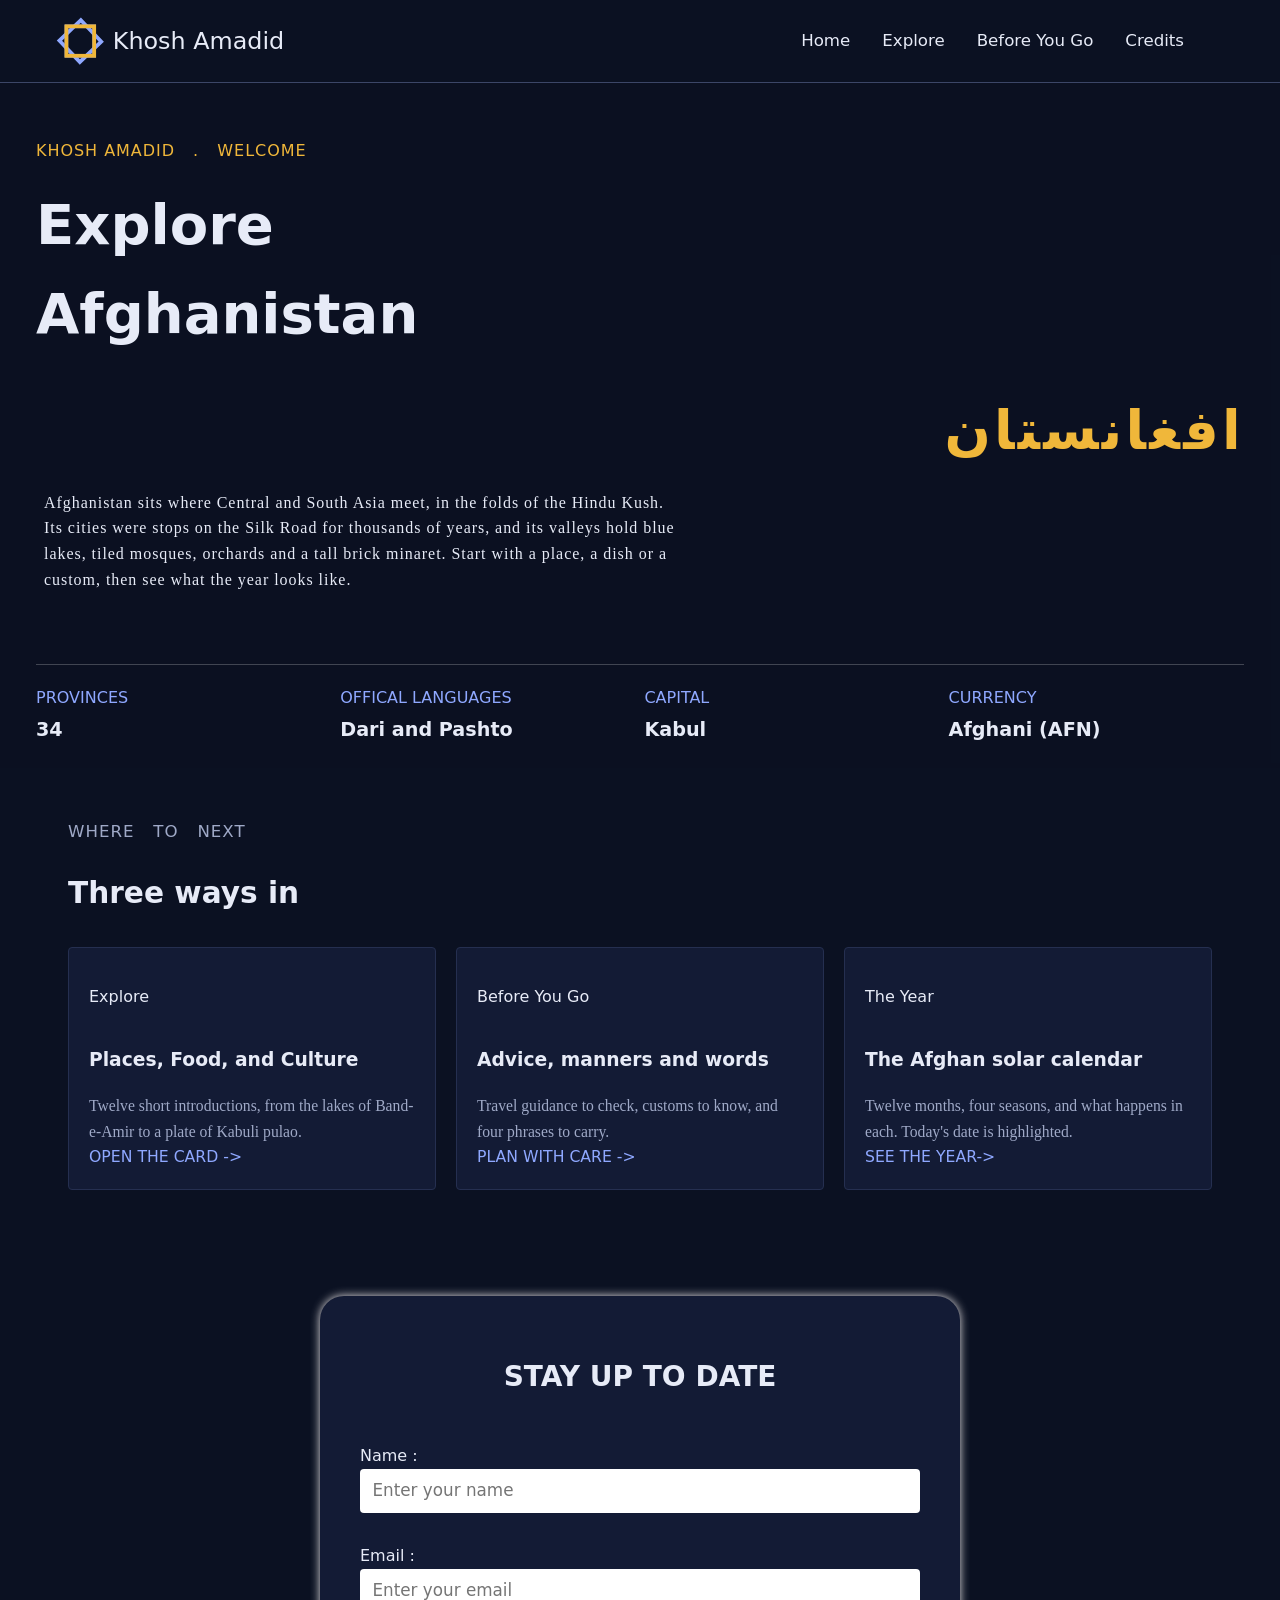
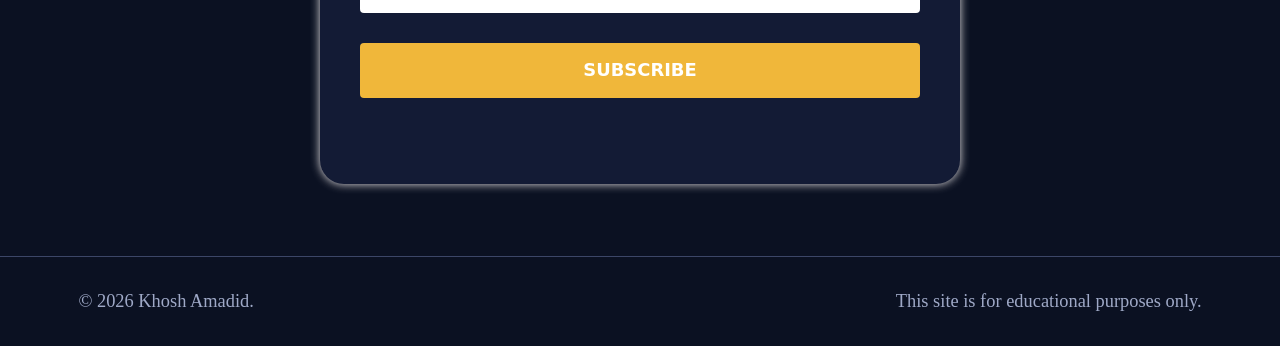
==== index.html @ 45c6df7e "the explore page html created." ====
<!doctype html>
<html lang="en">
  <head>
    <meta charset="UTF-8" />
    <meta name="viewport" content="width=device-width, initial-scale=1.0" />
    <meta
      name="description"
      content="Explore Afghanistan's lakes, cities, food and traditions. Learn about Herat, Bamiyan and Kabuli pulao, the Afghan solar calendar and customs."
    />
    <title>Khosh Amadid</title>
    <link rel="icon" type="image/svg" href="./images/logo-country-site.svg" />
    <link rel="stylesheet" href="./styles/normalize-fwd.css" />
    <link rel="stylesheet" href="./styles/home.css" />
    <link rel="stylesheet" href="./styles/common.css" />
  </head>
  <body>
    <a class="screen-reader-text" href="#main">Skip to content</a>
    <header>
      <a href="index.html" class="site-logo-name"
        ><img src="./images/logo-country-site.svg" alt="Logo" /> Khosh Amadid</a
      >
      <nav class="nav">
        <button class="menu-toggle">
          <svg
            xmlns="http://www.w3.org/2000/svg"
            width="36"
            height="36"
            viewBox="0 0 24 24"
          >
            <title>Menu Icon</title>
            <path
              d="M24 6h-24v-4h24v4zm0 4h-24v4h24v-4zm0 8h-24v4h24v-4z"
            ></path>
          </svg>
        </button>
        <ul>
          <li><a href="index.html">Home</a></li>
          <li><a href="explore.html">Explore</a></li>
          <li><a href="before-you-go.html">Before You Go</a></li>
          <li><a href="credits.html">Credits</a></li>
        </ul>
      </nav>
    </header>
    <main id="main">
      <section class="banner-section">
        <video autoplay muted loop playsinline>
          <source src="./images/banner-exact.mp4" type="video/mp4" />
        </video>
        <section class="banner-content">
          <p class="welcome-message">Khosh Amadid &nbsp; . &nbsp; Welcome</p>
          <h1>Explore Afghanistan</h1>
          <h2 lang="fa" dir="rtl" class="country-name">افغانستان</h2>
          <p class="country-description">
            Afghanistan sits where Central and South Asia meet, in the folds of
            the Hindu Kush. Its cities were stops on the Silk Road for thousands
            of years, and its valleys hold blue lakes, tiled mosques, orchards
            and a tall brick minaret. Start with a place, a dish or a custom,
            then see what the year looks like.
          </p>

          <ul>
            <li>
              <p class="major-info">Provinces</p>
              <p class="value">34</p>
            </li>
            <li>
              <p class="major-info">Offical Languages</p>
              <p class="value">Dari and Pashto</p>
            </li>
            <li>
              <p class="major-info">Capital</p>
              <p class="value">Kabul</p>
            </li>
            <li>
              <p class="major-info">Currency</p>
              <p class="value">Afghani (AFN)</p>
            </li>
          </ul>
        </section>
      </section>

      <section class="explore-section">
        <p class="explore-title-1">Where &nbsp; To &nbsp; Next</p>
        <h2 class="explore-title-2">Three ways in</h2>
        <section class="explore-cards">
          <a href="./explore.html" class="cards">
            <p class="cards-title card-title-purple">Explore</p>
            <h3>Places, Food, and Culture</h3>
            <p class="cards-text">
              Twelve short introductions, from the lakes of Band-e-Amir to a
              plate of Kabuli pulao.
            </p>
            <span class="cards-link">Open the card -></span>
          </a>
          <a href="./before-you-go.html" class="cards">
            <p class="cards-title card-title-green">Before You Go</p>
            <h3>Advice, manners and words</h3>
            <p class="cards-text">
              Travel guidance to check, customs to know, and four phrases to
              carry.
            </p>
            <span class="cards-link">Plan with care -></span>
          </a>
          <a href="./before-you-go.html#the-year" class="cards">
            <p class="cards-title card-title-pink">The Year</p>
            <h3>The Afghan solar calendar</h3>
            <p class="cards-text">
              Twelve months, four seasons, and what happens in each. Today's
              date is highlighted.
            </p>
            <span class="cards-link"> See the year-></span>
          </a>
        </section>
      </section>
      
      <section class="stay-update">
        <h2>STAY UP TO DATE</h2>
        <form action="#" method="post">
          <label for="name">Name :</label>
          <input
            type="text"
            name="name"
            id="name"
            placeholder="Enter your name"
            required
          />
          <label for="email">Email :</label>
          <input
            type="email"
            name="email"
            id="email"
            placeholder="Enter your email"
            required
          />
          <label for="subscribe">subscribe to country updates:</label>
          <input id="subscribe" type="submit" value="Subscribe" />
        </form>
      </section>
    </main>
    <footer>
      <p>&copy; 2026 Khosh Amadid.</p>
      <p>This site is for educational purposes only.</p>
    </footer>
  </body>
</html>
---- styles/home.css ----
/* Main
--------------------------------------------- */
/* Bannar Part */
.banner-section {
  position: relative;
  width: 100%;
  overflow: hidden;
}

.banner-section .banner-content {
  position: absolute;
  z-index: 100;
  margin: 0 auto;
  top: 6.5%;
  height: clamp(65rem, 30vw, 30rem);
  padding: 2.5rem 1.25rem;
  background-color: rgba(11, 17, 34, 0.4);
  width: 100%;
}

.banner-section video {
  display: block;
  width: 100%;
  height: clamp(65rem, 30vw, 30rem);
  object-fit: cover;
  object-position: 75% center;
}

@media (min-width: 30em) {
  .banner-section .banner-content {
    height: 48rem;
    padding: 4.5rem 2.25rem;
  }

  .banner-section video {
    height: 48rem;
  }
}

.welcome-message {
  color: #f0b73a;
  font-size: clamp(1rem, 1vw, 1.2rem);
  letter-spacing: 0.06em;
  text-transform: uppercase;
}

h1 {
  font-size: clamp(2.3rem, 5vw, 3.4rem);
  font-weight: 700;
  max-width: 30rem;
  margin: 0;
}

.country-name {
  font-size: clamp(2.3rem, 5vw, 3.4rem);
  padding: 0;
  margin: 0;
  color: #f0b73a;
  letter-spacing: 0.06em;
  text-transform: uppercase;
}

.country-description {
  font-size: clamp(1rem, 1.25vw, 1.45rem);
  letter-spacing: 0.06em;
  padding: 0 0 1.5rem 0.5rem;
  max-width: 40rem;
  font-family: "Source Serif 4", Georgia, "Times New Roman", serif;
}

.banner-section ul {
  list-style: none;
  padding: 0;
  margin: 3rem 0;
  display: flex;
  flex-wrap: wrap;
  gap: 0.55rem;
  position: relative;
  padding-top: 1.25rem;
  border-top: 1.2px solid rgba(255, 255, 255, 0.22);
}

.banner-section li {
  flex: 1 1 12.5rem;
}

p.major-info {
  font-size: clamp(1rem, 1vw, 1.3rem);
  color: #8fa8ff;
  margin: 0;
  text-transform: uppercase;
}

p.value {
  font-size: clamp(1.15rem, 1.5vw, 1.95rem);
  font-weight: 600;
  margin-top: 4px;
}
/*--------------------------------------------- */
/* Explore Part */

.explore-section {
  padding: 2.14rem 1.25rem;
}
@media (min-width: 50em) {
  .explore-section {
    padding-left: 4.25rem;
    padding-right: 4.25rem;
  }

  .explore-title-1 {
    color: #9fa9c7;
    text-transform: uppercase;
    font-size: clamp(1rem, 1.3vw, 1.3rem);
    letter-spacing: 0.06em;
  }

  .explore-title-2 {
    font-size: clamp(1.85rem, 2vw, 2.95rem);
  }
}
.explore-cards {
  display: grid;
  grid-template-columns: repeat(auto-fit, minmax(15rem, 1fr));
  gap: 1.25rem;
  margin-top: 1.88rem;
}

.cards {
  display: flex;
  flex-direction: column;
  background-color: #131b35;
  border: 1px solid #252f50;
  border-radius: 0.25rem;
  padding: 1.25rem;
  text-decoration: none;
}
.cards:hover {
  border: 1px solid #8fa8ff;
}
.card-title {
  font-size: clamp(1rem, 1.3vw, 1.5rem);
  margin: 0;
}
.card-title-explore {
  color: rgb(143, 168, 255);
}
.card-title-before-you-go {
  color: rgb(181, 210, 111);
}
.card-title-the-year {
  color: rgb(255, 142, 160);
}

.cards-text {
  color: #9fa9c7;
  font-size: clamp(0.98rem, 1vw, 1.25rem);
  margin: 0;
  font-family: "Source Serif 4", Georgia, "Times New Roman", serif;
}

.cards-link {
  color: #8fa8ff;
  margin-top: auto;
  font-size: clamp(0.98rem, 1vw, 1.25rem);
  text-transform: uppercase;
}

/*--------------------------------------------- */
/* Contact Part */

.stay-update {
  display: flex;
  flex-direction: column;
  align-items: center;
  background-color: #131b35;
  border-radius: 1.5rem;
  padding: 2.25rem 0.25rem;
  width: 85%;
  margin: 4.5rem auto;
  box-shadow: 0 0 10px rgba(248, 244, 244, 0.922);
}

@media (min-width: 56em) {
  .stay-update {
    padding: 2.25rem 1.25rem;
    width: 50%;
  }
}
.stay-update form {
  display: flex;
  flex-direction: column;
  width: 100%;
  padding: 1.25rem;
}

.stay-update input {
  padding: 0.78rem;
  border: none;
  outline: none;
  border-radius: 0.25rem;
  margin-bottom: 1.89rem;
  font-size: clamp(1.05rem, 1vw, 1.25rem);
}

.stay-update label[for="subscribe"] {
  display: none;
}

.stay-update input[type="submit"] {
  padding: 1.05rem;
  border: none;
  border-radius: 0.25rem;
  font-size: clamp(0.98rem, 1.4vw, 1.25rem);
  background-color: #f0b73a;
  color: #ffffff;
  font-weight: 600;
  text-transform: uppercase;
  cursor: pointer;
}

.stay-update input[type="submit"]:hover {
  color: #f0b73a;
  background-color: #ffffff92;
}
---- styles/common.css ----
body {
  margin: 0;
  padding: 0;
  font-family: "Reem Kufi", "Segoe UI", system-ui, sans-serif;
  background-color: #0b1122;
  color: #e7ebf7;
  line-height: 1.6;
}
h1,
h2,
h3,
h4,
h5,
h6 {
  font-family: "Reem Kufi", "Segoe UI", system-ui, sans-serif;
}

h1 {
  font-size: 3.5rem;
  margin: 0 0 0.5em;
}

h2 {
  font-size: 1.75rem;
}
/* Links
--------------------------------------------- */
a {
  font-family: "Reem Kufi", "Segoe UI", system-ui, sans-serif;
  text-decoration: none;
  color: #e7ebf7;
}

a:visited {
  color: #8fa8ff;
}

a:hover,
a:focus,
a:active {
  color: #8fa8ff;
}
/* Navbar and Logo*/

header {
  display: flex;
  align-items: center;
  justify-content: space-between;
  background-color: #0b1122;
  border-bottom: 1px solid #3c4667;
  position: fixed;
  width: 100%;
  top: 0;
  z-index: 1000;
  padding: 1rem 0.6rem;
  height: 5rem;
}
a.site-logo-name {
  font-size: 1.25rem;
  display: flex;
  align-items: center;
  white-space: nowrap;
  background-color: #0b1122;
}

a.site-logo-name img {
  min-width: 2.6rem;
  min-height: 2.6rem;
  margin-right: 0.55rem;
}

nav ul {
  display: none;
}

nav button {
  padding: 0.25rem 0.5rem;
  border: none;
  background-color: #0b1122;
  cursor: pointer;
}

nav button svg {
  width: 28px;
  height: 28px;
  fill: #e7ebf7;
}
@media (min-width: 50em) {
  header {
    padding: 1rem 2rem;
    height: 5.2rem;
  }

  nav button {
    display: none;
  }

  nav ul {
    display: flex;
    justify-content: flex-end;
    list-style: none;
    margin: 3rem;
    padding: 0;
  }

  nav ul li {
    margin: 0 1rem;
  }

  nav ul li a {
    font-size: clamp(1.04rem, 1vw, 1.5rem);
  }
  nav ul li a:hover {
    color: #8fa8ff;
    padding-bottom: 0.25rem;
    border-bottom: 1.6px solid #f0b73a;
  }
  a.site-logo-name {
    font-size: 1.49rem;
    margin-left: 1.5rem;
  }

  a.site-logo-name img {
    min-width: 3rem;
    min-height: 3rem;
  }
}

/*--------------------------------------------- */
/* Footer Part */

footer {
  text-align: center;
  background-color: #0b1122;
  border-top: 1px solid #3c4667;
  width: 100%;
  padding: 0.71rem 0.9rem;
  font-size: clamp(1.15rem, 1vw, 1.15rem);
  margin-top: 2.5rem;
  display: flex;
  justify-content: center;
  flex-direction: column;
  color: #9fa9c7;
  font-family: "Source Serif 4", Georgia, "Times New Roman", serif;
}

@media (min-width: 50em) {
  footer {
    display: flex;
    justify-content: space-between;
    flex-direction: row;
    padding: 0.71rem 4.9rem;
  }
}
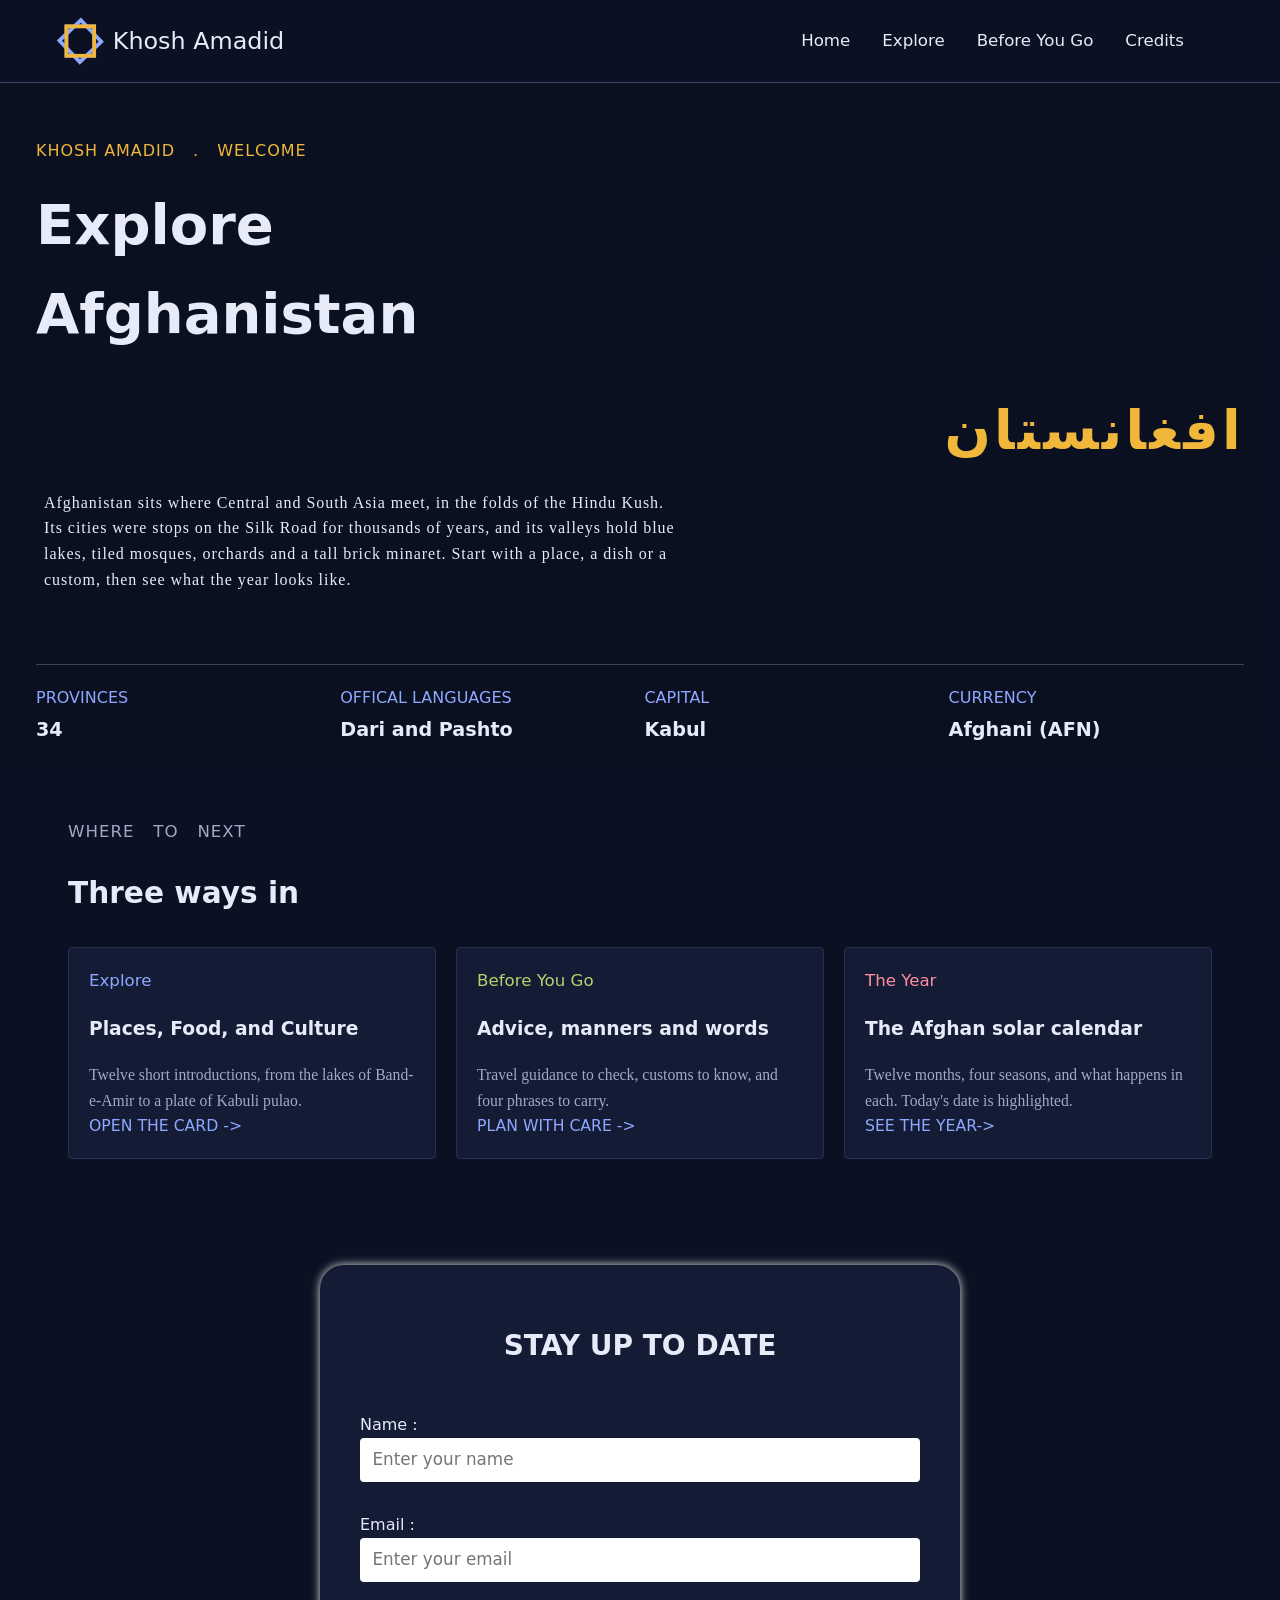
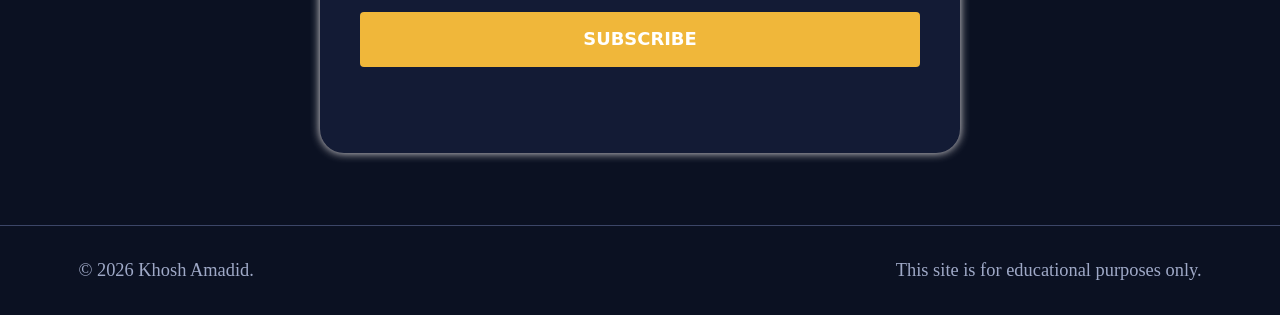
==== commit 400b6d59: "Prettier applied." ====
--- a/index.html
+++ b/index.html
@@ -112,7 +112,7 @@
           </a>
         </section>
       </section>
-      
+
       <section class="stay-update">
         <h2>STAY UP TO DATE</h2>
         <form action="#" method="post">
--- a/styles/home.css
+++ b/styles/home.css
@@ -119,46 +119,9 @@
     font-size: clamp(1.85rem, 2vw, 2.95rem);
   }
 }
-.explore-cards {
-  display: grid;
-  grid-template-columns: repeat(auto-fit, minmax(15rem, 1fr));
-  gap: 1.25rem;
-  margin-top: 1.88rem;
+a.cards {
+  padding: 1.25rem;
 }
-
-.cards {
-  display: flex;
-  flex-direction: column;
-  background-color: #131b35;
-  border: 1px solid #252f50;
-  border-radius: 0.25rem;
-  padding: 1.25rem;
-  text-decoration: none;
-}
-.cards:hover {
-  border: 1px solid #8fa8ff;
-}
-.card-title {
-  font-size: clamp(1rem, 1.3vw, 1.5rem);
-  margin: 0;
-}
-.card-title-explore {
-  color: rgb(143, 168, 255);
-}
-.card-title-before-you-go {
-  color: rgb(181, 210, 111);
-}
-.card-title-the-year {
-  color: rgb(255, 142, 160);
-}
-
-.cards-text {
-  color: #9fa9c7;
-  font-size: clamp(0.98rem, 1vw, 1.25rem);
-  margin: 0;
-  font-family: "Source Serif 4", Georgia, "Times New Roman", serif;
-}
-
 .cards-link {
   color: #8fa8ff;
   margin-top: auto;
--- a/styles/common.css
+++ b/styles/common.css
@@ -127,6 +127,48 @@
 }
 
 /*--------------------------------------------- */
+/* explore cards used in home and explore page cards */
+
+.explore-cards {
+  display: grid;
+  grid-template-columns: repeat(auto-fit, minmax(15rem, 1fr));
+  gap: 1.25rem;
+  margin-top: 1.88rem;
+}
+
+.cards {
+  display: flex;
+  flex-direction: column;
+  background-color: #131b35;
+  border: 1px solid #252f50;
+  border-radius: 0.25rem;
+  text-decoration: none;
+}
+.cards:hover {
+  border: 1px solid #8fa8ff;
+}
+.cards-title {
+  font-size: clamp(1rem, 1.3vw, 1.5rem);
+  margin: 0;
+}
+
+.card-title-purple {
+  color: rgb(143, 168, 255);
+}
+.card-title-green {
+  color: rgb(181, 210, 111);
+}
+.card-title-pink {
+  color: rgb(255, 142, 160);
+}
+.cards-text {
+  color: #9fa9c7;
+  font-size: clamp(0.98rem, 1vw, 1.25rem);
+  margin: 0;
+  font-family: "Source Serif 4", Georgia, "Times New Roman", serif;
+}
+
+/*--------------------------------------------- */
 /* Footer Part */
 
 footer {
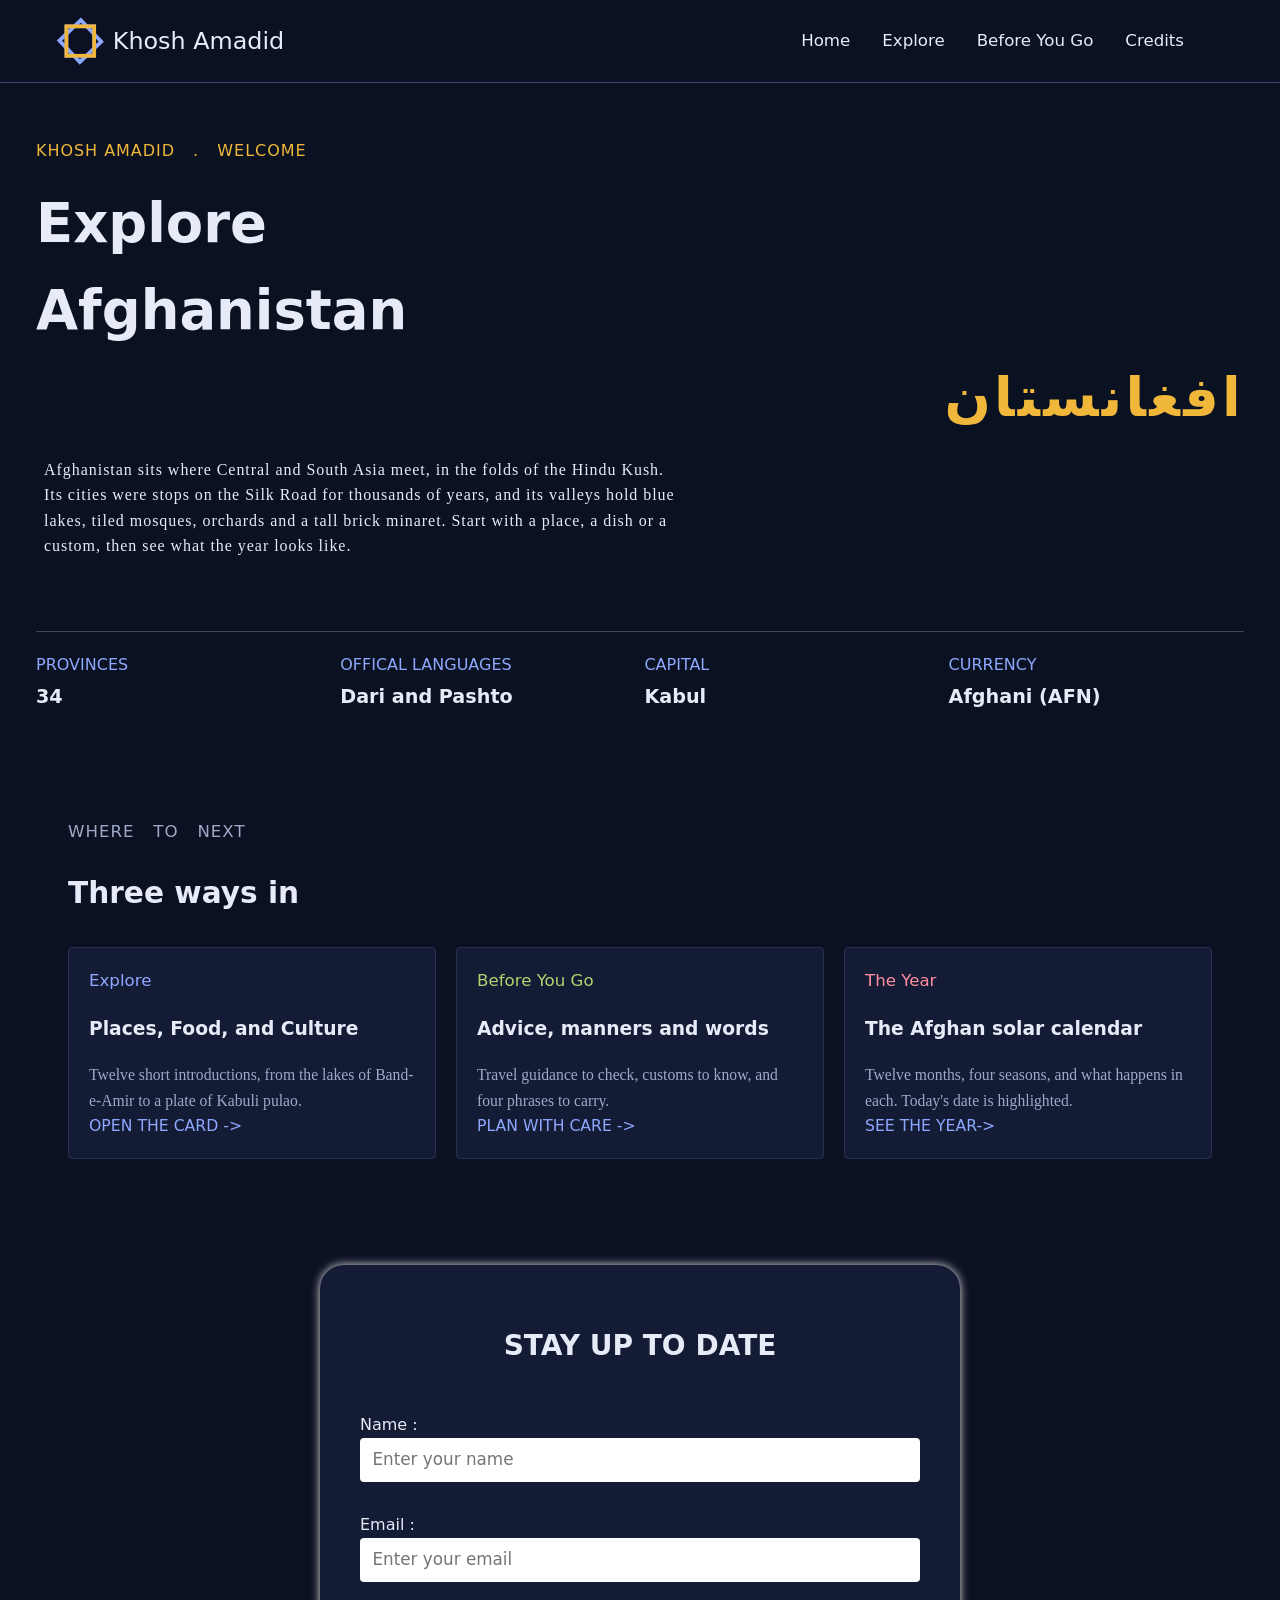
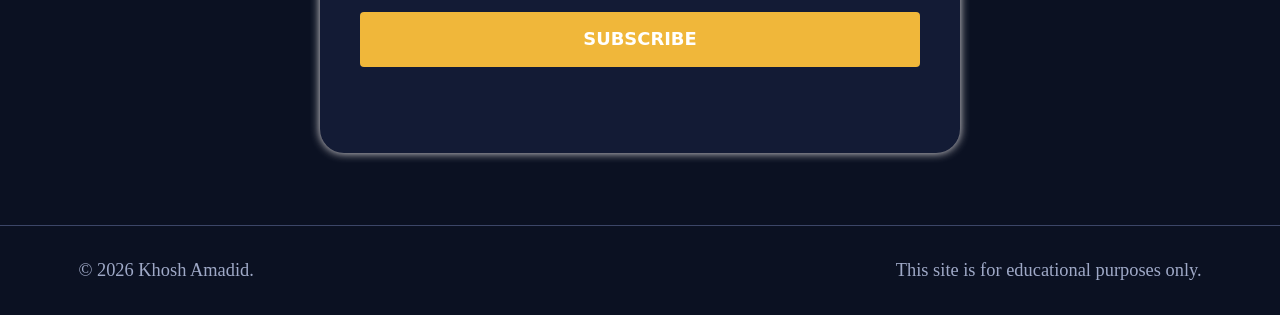
==== commit ad4beb5d: "Some modifies happened." ====
--- a/index.html
+++ b/index.html
@@ -36,7 +36,7 @@
         <ul>
           <li><a href="index.html">Home</a></li>
           <li><a href="explore.html">Explore</a></li>
-          <li><a href="before-you-go.html">Before You Go</a></li>
+          <li><a href="before-go.html">Before You Go</a></li>
           <li><a href="credits.html">Credits</a></li>
         </ul>
       </nav>
@@ -92,7 +92,7 @@
             </p>
             <span class="cards-link">Open the card -></span>
           </a>
-          <a href="./before-you-go.html" class="cards">
+          <a href="./before-go.html" class="cards">
             <p class="cards-title card-title-green">Before You Go</p>
             <h3>Advice, manners and words</h3>
             <p class="cards-text">
@@ -101,7 +101,7 @@
             </p>
             <span class="cards-link">Plan with care -></span>
           </a>
-          <a href="./before-you-go.html#the-year" class="cards">
+          <a href="./before-go.html#the-year" class="cards">
             <p class="cards-title card-title-pink">The Year</p>
             <h3>The Afghan solar calendar</h3>
             <p class="cards-text">
--- a/styles/home.css
+++ b/styles/home.css
@@ -8,14 +8,7 @@
 }
 
 .banner-section .banner-content {
-  position: absolute;
-  z-index: 100;
-  margin: 0 auto;
-  top: 6.5%;
   height: clamp(65rem, 30vw, 30rem);
-  padding: 2.5rem 1.25rem;
-  background-color: rgba(11, 17, 34, 0.4);
-  width: 100%;
 }
 
 .banner-section video {
@@ -24,6 +17,12 @@
   height: clamp(65rem, 30vw, 30rem);
   object-fit: cover;
   object-position: 75% center;
+}
+
+.banner-content h1 {
+  font-size: clamp(2.3rem, 3.5vw, 3.4rem);
+  max-width: 30rem;
+  margin: 0;
 }
 
 @media (min-width: 30em) {
@@ -35,20 +34,11 @@
   .banner-section video {
     height: 48rem;
   }
-}
 
-.welcome-message {
-  color: #f0b73a;
-  font-size: clamp(1rem, 1vw, 1.2rem);
-  letter-spacing: 0.06em;
-  text-transform: uppercase;
-}
-
-h1 {
-  font-size: clamp(2.3rem, 5vw, 3.4rem);
-  font-weight: 700;
-  max-width: 30rem;
-  margin: 0;
+  .banner-content h1 {
+    font-size: clamp(2.3rem, 5vw, 3.4rem);
+    font-weight: 700;
+  }
 }
 
 .country-name {
@@ -81,7 +71,7 @@
 }
 
 .banner-section li {
-  flex: 1 1 12.5rem;
+  flex: 1 1 10.5rem;
 }
 
 p.major-info {
--- a/styles/common.css
+++ b/styles/common.css
@@ -125,6 +125,22 @@
     min-height: 3rem;
   }
 }
+.banner-content {
+  position: absolute;
+  z-index: 100;
+  margin: 0 auto;
+  top: 6.5%;
+  padding: 3.5rem 1.25rem;
+  background-color: rgba(11, 17, 34, 0.253);
+  width: 100%;
+}
+
+.welcome-message {
+  color: #f0b73a;
+  font-size: clamp(1rem, 1vw, 1.2rem);
+  letter-spacing: 0.06em;
+  text-transform: uppercase;
+}
 
 /*--------------------------------------------- */
 /* explore cards used in home and explore page cards */
@@ -166,6 +182,37 @@
   font-size: clamp(0.98rem, 1vw, 1.25rem);
   margin: 0;
   font-family: "Source Serif 4", Georgia, "Times New Roman", serif;
+}
+
+/* Explore Intro Part  used in explore page and before-go page */
+.explore-intro {
+  width: 100%;
+  height: auto;
+  padding: 2rem 1rem;
+}
+
+@media (min-width: 38em) {
+  .explore-intro {
+    padding: 2rem 4rem;
+  }
+}
+
+.explore-intro h2 {
+  font-size: clamp(1.9rem, 3vw, 2.5rem);
+  margin-bottom: 0.5rem;
+}
+
+.explore-intro p {
+  font-size: clamp(1.2rem, 1.25vw, 1.45rem);
+  margin-bottom: 1.5rem;
+  color: #9fa9c7;
+  font-family: "Source Serif 4", Georgia, "Times New Roman", serif;
+}
+
+@media (min-width: 48em) {
+  .explore-intro p {
+    width: 65%;
+  }
 }
 
 /*--------------------------------------------- */
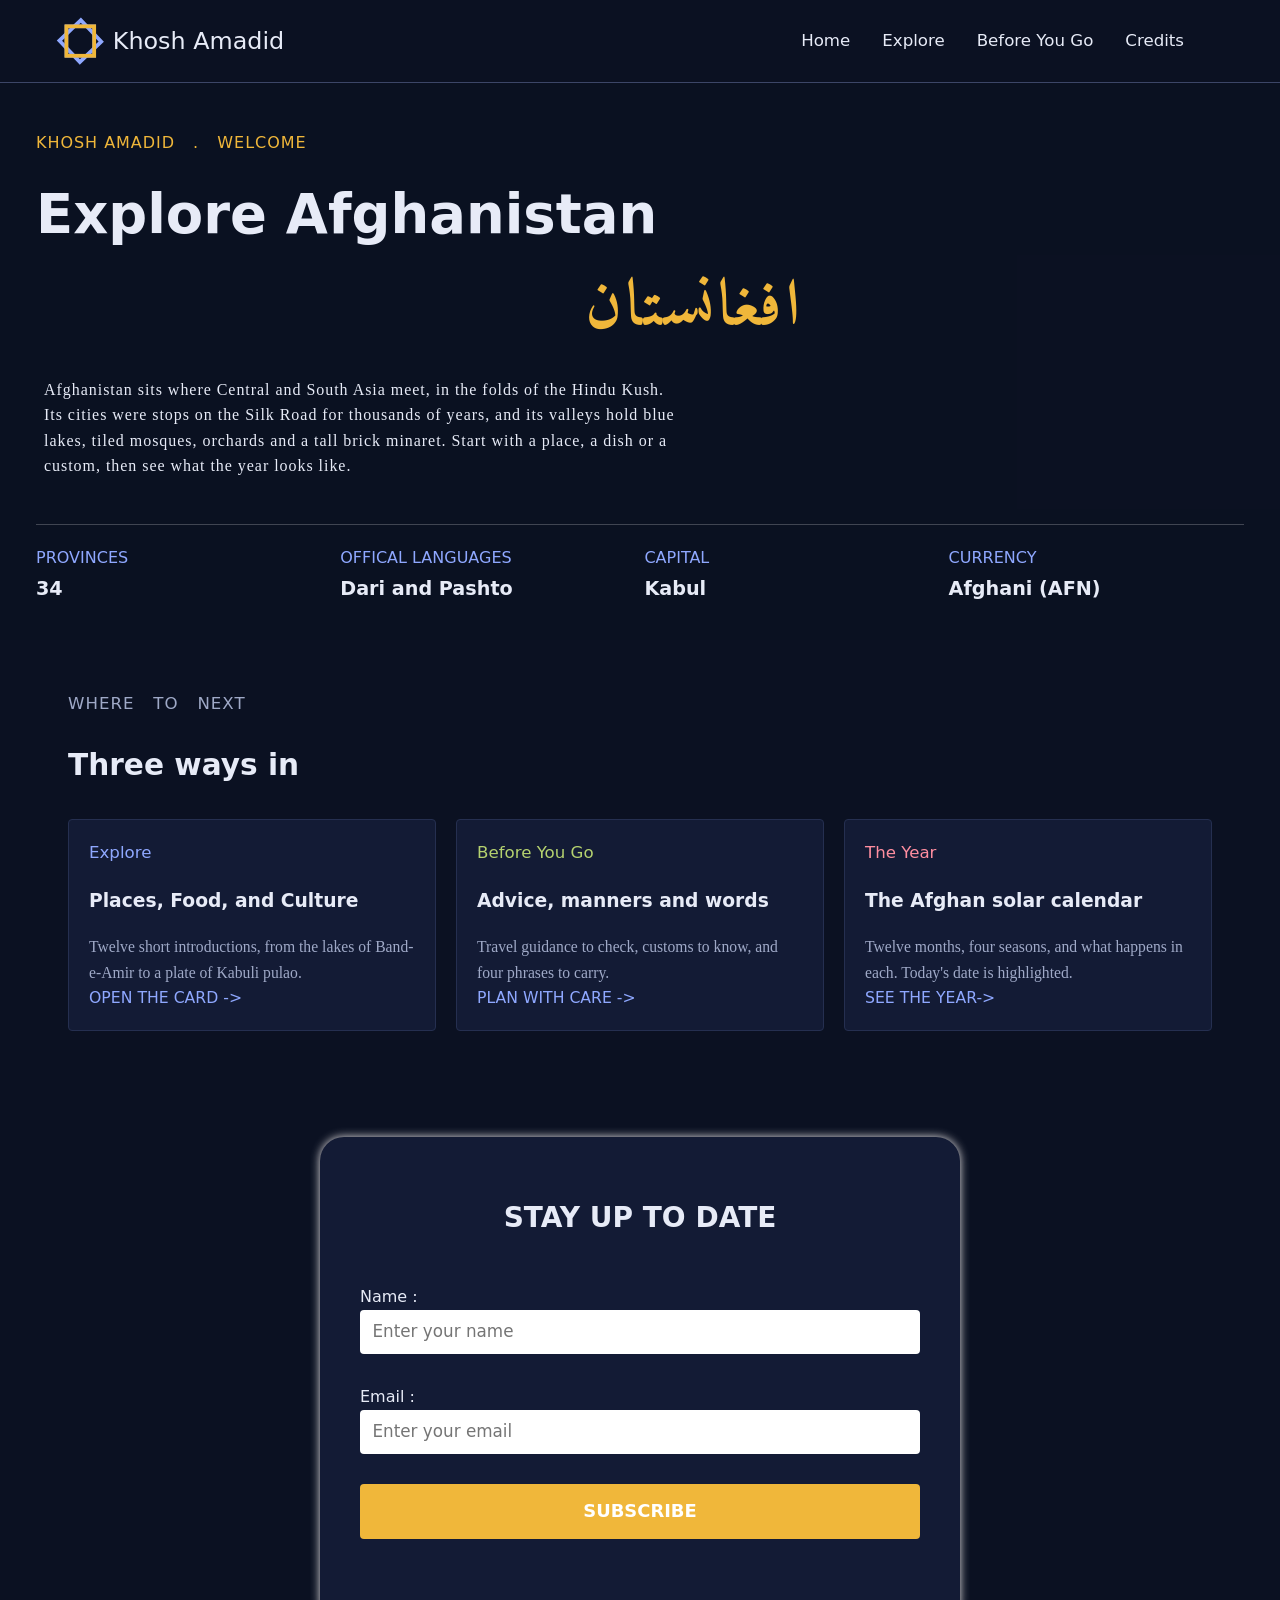
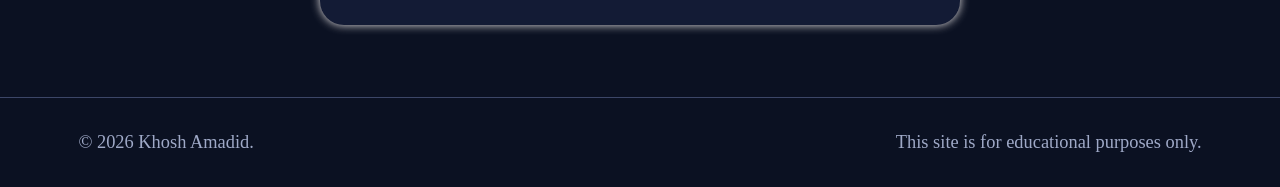
==== commit fd48cb03: "The fibicon added correctly." ====
--- a/index.html
+++ b/index.html
@@ -8,7 +8,15 @@
       content="Explore Afghanistan's lakes, cities, food and traditions. Learn about Herat, Bamiyan and Kabuli pulao, the Afghan solar calendar and customs."
     />
     <title>Khosh Amadid</title>
-    <link rel="icon" type="image/svg" href="./images/logo-country-site.svg" />
+    <link rel="icon" href="./favicon.svg" type="image/svg+xml" />
+    <link rel="icon" href="./favicon.ico" sizes="48x48" />
+    <link rel="apple-touch-icon" href="./apple-touch-icon.png" />
+    <link rel="preconnect" href="https://fonts.googleapis.com" />
+    <link rel="preconnect" href="https://fonts.gstatic.com" crossorigin />
+    <link
+      rel="stylesheet"
+      href="https://fonts.googleapis.com/css2?family=Amiri:wght@400;700&display=swap"
+    />
     <link rel="stylesheet" href="./styles/normalize-fwd.css" />
     <link rel="stylesheet" href="./styles/home.css" />
     <link rel="stylesheet" href="./styles/common.css" />
@@ -48,8 +56,11 @@
         </video>
         <section class="banner-content">
           <p class="welcome-message">Khosh Amadid &nbsp; . &nbsp; Welcome</p>
-          <h1>Explore Afghanistan</h1>
-          <h2 lang="fa" dir="rtl" class="country-name">افغانستان</h2>
+          
+          <div class="country-name-container">
+            <h1>Explore Afghanistan</h1>
+            <h2  class="country-name dari">افغانستان</h2>
+          </div>
           <p class="country-description">
             Afghanistan sits where Central and South Asia meet, in the folds of
             the Hindu Kush. Its cities were stops on the Silk Road for thousands
--- a/styles/home.css
+++ b/styles/home.css
@@ -21,18 +21,27 @@
 
 .banner-content h1 {
   font-size: clamp(2.3rem, 3.5vw, 3.4rem);
-  max-width: 30rem;
   margin: 0;
 }
 
-@media (min-width: 30em) {
+@media (min-width: 24.0625em) {
   .banner-section .banner-content {
-    height: 48rem;
+    height: 53rem; 
+  }
+
+  .banner-section video {
+    height: 53rem;
+  }
+}
+
+@media (min-width: 48.185em) {
+  .banner-section .banner-content {
+    height: 40rem;
     padding: 4.5rem 2.25rem;
   }
 
   .banner-section video {
-    height: 48rem;
+    height: 40rem;
   }
 
   .banner-content h1 {
@@ -40,15 +49,24 @@
     font-weight: 700;
   }
 }
+.country-name-container {
+  width:clamp(20rem, 60vw, 60rem);
+  display: flex;
+  flex-direction: column;
+  margin:0;
+  padding: 0;
+}
 
 .country-name {
-  font-size: clamp(2.3rem, 5vw, 3.4rem);
+  font-size: clamp(3.03rem, 5vw, 4.04rem);
   padding: 0;
   margin: 0;
   color: #f0b73a;
   letter-spacing: 0.06em;
   text-transform: uppercase;
+  align-self: flex-end;
 }
+
 
 .country-description {
   font-size: clamp(1rem, 1.25vw, 1.45rem);
@@ -61,7 +79,7 @@
 .banner-section ul {
   list-style: none;
   padding: 0;
-  margin: 3rem 0;
+  margin: 1.3rem 0;
   display: flex;
   flex-wrap: wrap;
   gap: 0.55rem;
--- a/styles/common.css
+++ b/styles/common.css
@@ -241,3 +241,7 @@
     padding: 0.71rem 4.9rem;
   }
 }
+
+.dari {
+  font-family: "Amiri", "Noto Naskh Arabic", "Traditional Arabic", serif;
+}
